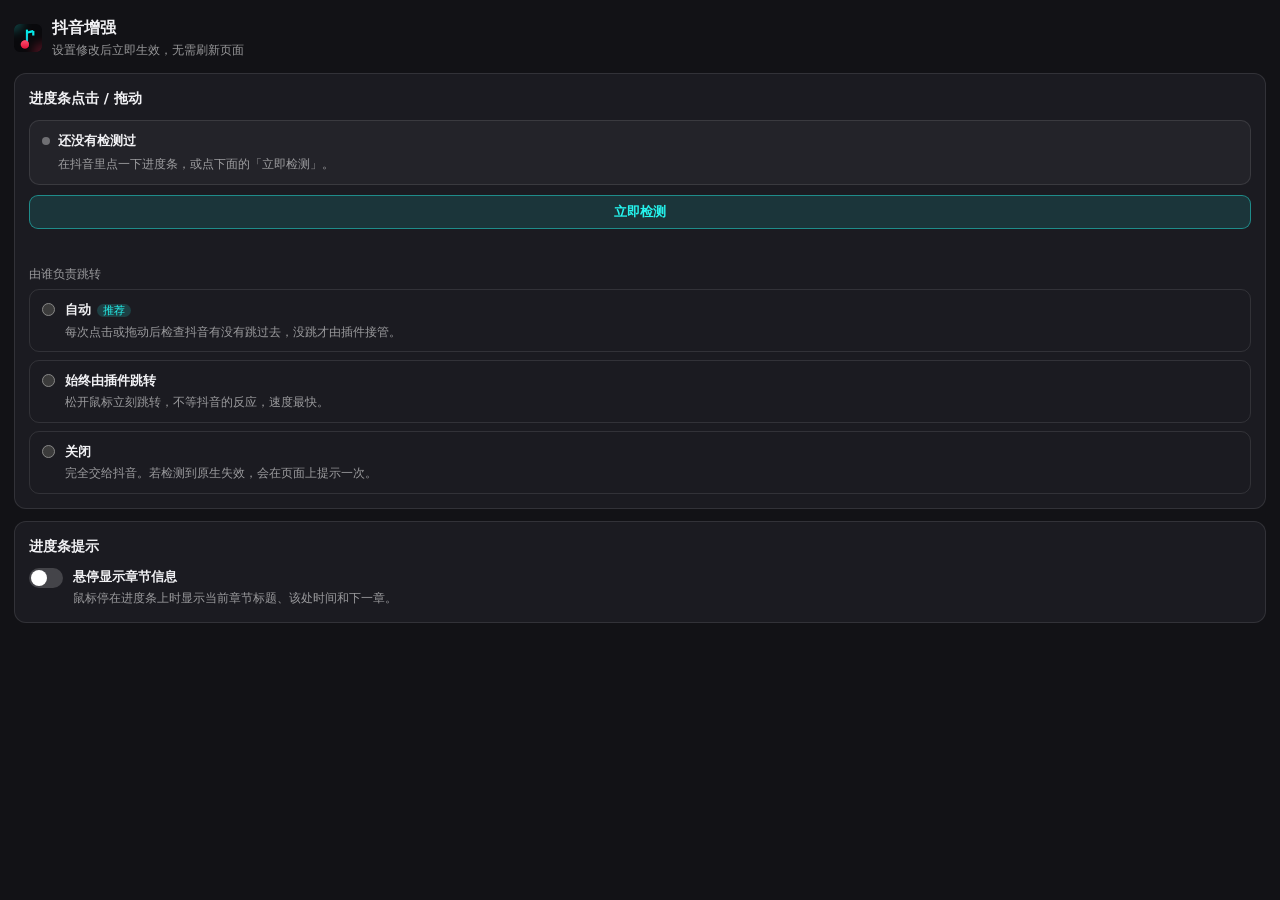
==== ext/sidepanel/index.html @ e3b001dc "feat: stage buttons, chapter hints, seek modes with detection, settings side panel Stage buttons - 详" ====
<!doctype html>
<html lang="zh-CN">
  <head>
    <meta charset="utf-8" />
    <meta name="viewport" content="width=device-width, initial-scale=1" />
    <title>抖音增强 · 设置</title>
    <link rel="stylesheet" href="panel.css" />
  </head>
  <body>
    <header class="brand">
      <img src="../icons/icon48.png" alt="" width="28" height="28" />
      <div>
        <h1>抖音增强</h1>
        <p>设置修改后立即生效，无需刷新页面</p>
      </div>
    </header>

    <section class="card">
      <h2>进度条点击 / 拖动</h2>

      <div class="status" id="status" data-state="unknown">
        <div class="status-line">
          <span class="dot" aria-hidden="true"></span>
          <strong id="status-title">还没有检测过</strong>
        </div>
        <p id="status-detail">在抖音里点一下进度条，或点下面的「立即检测」。</p>
      </div>

      <button type="button" class="primary" id="run-test">立即检测</button>
      <p class="hint" id="test-result" role="status"></p>

      <fieldset class="modes">
        <legend>由谁负责跳转</legend>

        <label class="mode">
          <input type="radio" name="seekMode" value="auto" />
          <span class="mode-body">
            <span class="mode-title">自动<em>推荐</em></span>
            <span class="mode-desc">每次点击或拖动后检查抖音有没有跳过去，没跳才由插件接管。</span>
          </span>
        </label>

        <label class="mode">
          <input type="radio" name="seekMode" value="on" />
          <span class="mode-body">
            <span class="mode-title">始终由插件跳转</span>
            <span class="mode-desc">松开鼠标立刻跳转，不等抖音的反应，速度最快。</span>
          </span>
        </label>

        <label class="mode">
          <input type="radio" name="seekMode" value="off" />
          <span class="mode-body">
            <span class="mode-title">关闭</span>
            <span class="mode-desc">完全交给抖音。若检测到原生失效，会在页面上提示一次。</span>
          </span>
        </label>
      </fieldset>

      <p class="advice" id="advice" hidden></p>
    </section>

    <section class="card">
      <h2>进度条提示</h2>
      <label class="switch">
        <input type="checkbox" id="chapter-tips" />
        <span class="switch-track" aria-hidden="true"><span class="switch-thumb"></span></span>
        <span class="switch-text">
          <span class="mode-title">悬停显示章节信息</span>
          <span class="mode-desc">鼠标停在进度条上时显示当前章节标题、该处时间和下一章。</span>
        </span>
      </label>
    </section>

    <footer id="version"></footer>
    <script src="panel.js"></script>
  </body>
</html>
---- ext/sidepanel/panel.css ----
:root {
  color-scheme: dark;
  --bg: #121216;
  --card: #1b1b21;
  --line: rgba(255, 255, 255, 0.1);
  --text: #f2f2f5;
  --muted: rgba(255, 255, 255, 0.56);
  --accent: #25f4ee;
  --danger: #fe2c55;
  --ok: #3ddc84;
}

* {
  box-sizing: border-box;
}

body {
  margin: 0;
  padding: 16px 14px 24px;
  background: var(--bg);
  color: var(--text);
  font: 13px/1.55 'PingFang SC', 'Microsoft YaHei UI', system-ui, sans-serif;
}

.brand {
  display: flex;
  align-items: center;
  gap: 10px;
  margin-bottom: 14px;
}

.brand h1 {
  margin: 0;
  font-size: 16px;
  font-weight: 600;
}

.brand p {
  margin: 0;
  color: var(--muted);
  font-size: 12px;
}

.card {
  margin-bottom: 12px;
  padding: 14px;
  border: 1px solid var(--line);
  border-radius: 12px;
  background: var(--card);
}

.card h2 {
  margin: 0 0 10px;
  font-size: 14px;
  font-weight: 600;
}

/* detection status */
.status {
  margin-bottom: 10px;
  padding: 10px 12px;
  border-radius: 10px;
  background: rgba(255, 255, 255, 0.04);
  border: 1px solid var(--line);
}

.status-line {
  display: flex;
  align-items: center;
  gap: 8px;
}

.status p {
  margin: 4px 0 0 16px;
  color: var(--muted);
  font-size: 12px;
}

.dot {
  flex: none;
  width: 8px;
  height: 8px;
  border-radius: 50%;
  background: rgba(255, 255, 255, 0.35);
}

.status[data-state='ok'] .dot {
  background: var(--ok);
}

.status[data-state='broken'] {
  border-color: rgba(254, 44, 85, 0.4);
}

.status[data-state='broken'] .dot {
  background: var(--danger);
}

button.primary {
  width: 100%;
  height: 34px;
  border: 1px solid rgba(37, 244, 238, 0.45);
  border-radius: 9px;
  background: rgba(37, 244, 238, 0.12);
  color: var(--accent);
  font: inherit;
  font-weight: 600;
  cursor: pointer;
}

button.primary:hover {
  background: rgba(37, 244, 238, 0.2);
}

button.primary:disabled {
  opacity: 0.55;
  cursor: progress;
}

.hint {
  min-height: 18px;
  margin: 6px 0 12px;
  color: var(--muted);
  font-size: 12px;
}

/* mode options */
.modes {
  margin: 0;
  padding: 0;
  border: 0;
  display: grid;
  gap: 8px;
}

.modes legend {
  margin-bottom: 6px;
  padding: 0;
  color: var(--muted);
  font-size: 12px;
}

.mode {
  display: flex;
  align-items: flex-start;
  gap: 10px;
  padding: 10px 12px;
  border: 1px solid var(--line);
  border-radius: 10px;
  cursor: pointer;
}

.mode:hover {
  background: rgba(255, 255, 255, 0.03);
}

.mode:has(input:checked) {
  border-color: rgba(37, 244, 238, 0.55);
  background: rgba(37, 244, 238, 0.06);
}

.mode input {
  margin: 3px 0 0;
  accent-color: var(--accent);
}

.mode-body,
.switch-text {
  display: grid;
  gap: 2px;
}

.mode-title {
  font-weight: 600;
}

.mode-title em {
  margin-left: 6px;
  padding: 0 6px;
  border-radius: 999px;
  background: rgba(37, 244, 238, 0.16);
  color: var(--accent);
  font-size: 11px;
  font-style: normal;
  font-weight: 500;
}

.mode-desc {
  color: var(--muted);
  font-size: 12px;
}

.advice {
  margin: 10px 0 0;
  padding: 8px 10px;
  border-radius: 8px;
  background: rgba(254, 44, 85, 0.1);
  color: #ffb3c1;
  font-size: 12px;
}

/* switch */
.switch {
  display: flex;
  align-items: flex-start;
  gap: 10px;
  cursor: pointer;
}

.switch input {
  position: absolute;
  opacity: 0;
  pointer-events: none;
}

.switch-track {
  flex: none;
  position: relative;
  width: 34px;
  height: 20px;
  margin-top: 1px;
  border-radius: 999px;
  background: rgba(255, 255, 255, 0.18);
  transition: background 0.15s ease;
}

.switch-thumb {
  position: absolute;
  top: 2px;
  left: 2px;
  width: 16px;
  height: 16px;
  border-radius: 50%;
  background: #fff;
  transition: transform 0.15s ease;
}

.switch input:checked + .switch-track {
  background: var(--accent);
}

.switch input:checked + .switch-track .switch-thumb {
  transform: translateX(14px);
}

.switch input:focus-visible + .switch-track {
  outline: 2px solid var(--accent);
  outline-offset: 2px;
}

footer {
  margin-top: 6px;
  color: rgba(255, 255, 255, 0.3);
  font-size: 11px;
  text-align: center;
}
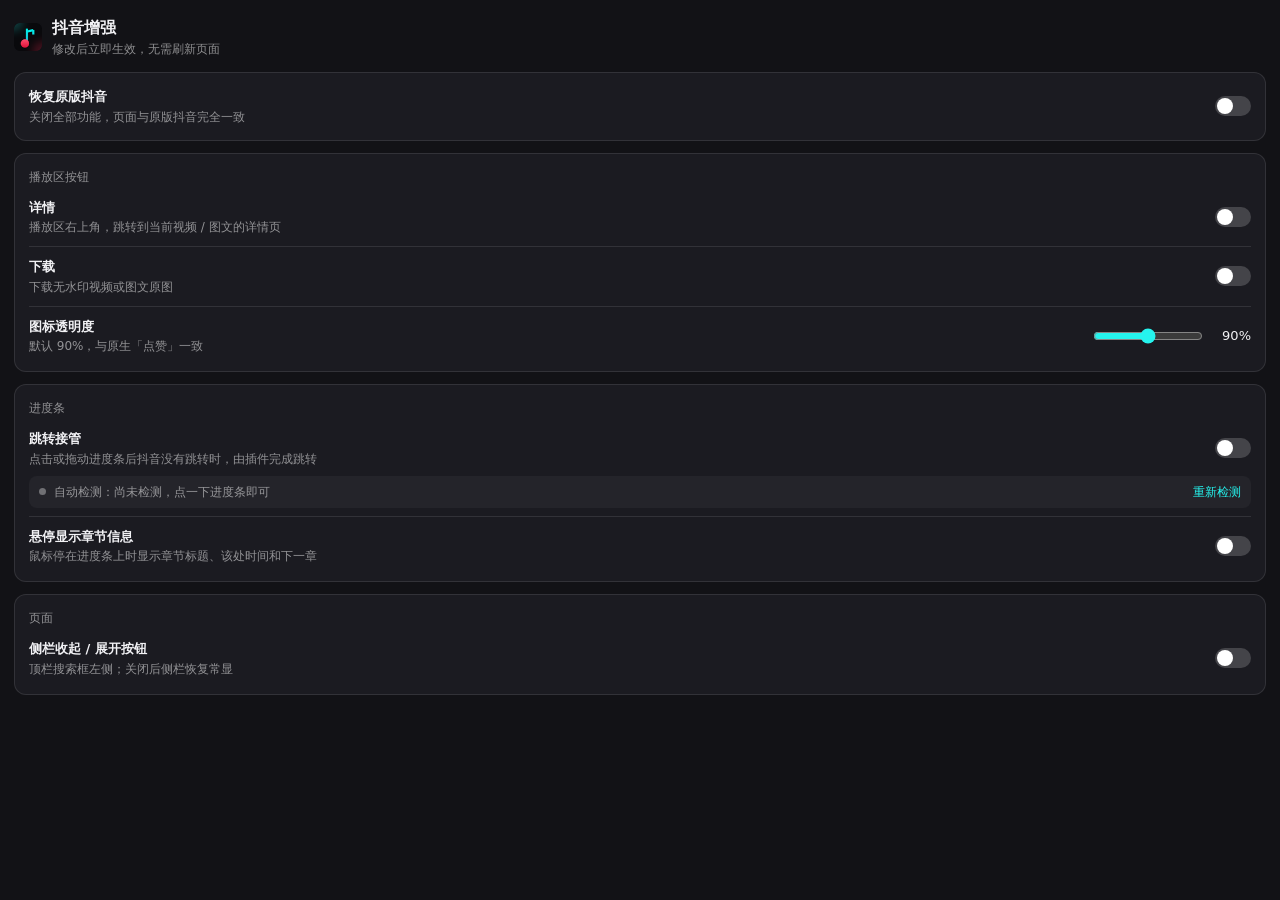
==== commit eab9bda6: "feat: per-feature switches, 恢复原版抖音, simpler seek switch, icon opacity Side panel (all settings live " ====
--- a/ext/sidepanel/index.html
+++ b/ext/sidepanel/index.html
@@ -11,64 +11,81 @@
       <img src="../icons/icon48.png" alt="" width="28" height="28" />
       <div>
         <h1>抖音增强</h1>
-        <p>设置修改后立即生效，无需刷新页面</p>
+        <p>修改后立即生效，无需刷新页面</p>
       </div>
     </header>
 
-    <section class="card">
-      <h2>进度条点击 / 拖动</h2>
-
-      <div class="status" id="status" data-state="unknown">
-        <div class="status-line">
-          <span class="dot" aria-hidden="true"></span>
-          <strong id="status-title">还没有检测过</strong>
-        </div>
-        <p id="status-detail">在抖音里点一下进度条，或点下面的「立即检测」。</p>
-      </div>
-
-      <button type="button" class="primary" id="run-test">立即检测</button>
-      <p class="hint" id="test-result" role="status"></p>
-
-      <fieldset class="modes">
-        <legend>由谁负责跳转</legend>
-
-        <label class="mode">
-          <input type="radio" name="seekMode" value="auto" />
-          <span class="mode-body">
-            <span class="mode-title">自动<em>推荐</em></span>
-            <span class="mode-desc">每次点击或拖动后检查抖音有没有跳过去，没跳才由插件接管。</span>
-          </span>
-        </label>
-
-        <label class="mode">
-          <input type="radio" name="seekMode" value="on" />
-          <span class="mode-body">
-            <span class="mode-title">始终由插件跳转</span>
-            <span class="mode-desc">松开鼠标立刻跳转，不等抖音的反应，速度最快。</span>
-          </span>
-        </label>
-
-        <label class="mode">
-          <input type="radio" name="seekMode" value="off" />
-          <span class="mode-body">
-            <span class="mode-title">关闭</span>
-            <span class="mode-desc">完全交给抖音。若检测到原生失效，会在页面上提示一次。</span>
-          </span>
-        </label>
-      </fieldset>
-
-      <p class="advice" id="advice" hidden></p>
+    <section class="card master" id="master-card">
+      <label class="row">
+        <span class="row-text">
+          <span class="row-title">恢复原版抖音</span>
+          <span class="row-desc" id="master-desc">关闭全部功能，页面与原版抖音完全一致</span>
+        </span>
+        <input type="checkbox" class="switch" id="master" />
+      </label>
     </section>
 
     <section class="card">
-      <h2>进度条提示</h2>
-      <label class="switch">
-        <input type="checkbox" id="chapter-tips" />
-        <span class="switch-track" aria-hidden="true"><span class="switch-thumb"></span></span>
-        <span class="switch-text">
-          <span class="mode-title">悬停显示章节信息</span>
-          <span class="mode-desc">鼠标停在进度条上时显示当前章节标题、该处时间和下一章。</span>
+      <h2>播放区按钮</h2>
+      <label class="row">
+        <span class="row-text">
+          <span class="row-title">详情</span>
+          <span class="row-desc">播放区右上角，跳转到当前视频 / 图文的详情页</span>
         </span>
+        <input type="checkbox" class="switch" data-feature="detail" />
+      </label>
+      <label class="row">
+        <span class="row-text">
+          <span class="row-title">下载</span>
+          <span class="row-desc">下载无水印视频或图文原图</span>
+        </span>
+        <input type="checkbox" class="switch" data-feature="download" />
+      </label>
+      <div class="row slider-row" id="opacity-row">
+        <span class="row-text">
+          <span class="row-title">图标透明度</span>
+          <span class="row-desc">默认 90%，与原生「点赞」一致</span>
+        </span>
+        <span class="slider">
+          <input type="range" id="icon-opacity" min="20" max="100" step="5" aria-label="图标透明度" />
+          <output id="icon-opacity-value" for="icon-opacity">90%</output>
+        </span>
+      </div>
+    </section>
+
+    <section class="card">
+      <h2>进度条</h2>
+      <label class="row">
+        <span class="row-text">
+          <span class="row-title">跳转接管</span>
+          <span class="row-desc">点击或拖动进度条后抖音没有跳转时，由插件完成跳转</span>
+        </span>
+        <input type="checkbox" class="switch" data-feature="seek" />
+      </label>
+      <div class="status" id="status" data-state="unknown">
+        <span class="dot" aria-hidden="true"></span>
+        <span class="status-text" id="status-text">自动检测：尚未检测，点一下进度条即可</span>
+        <button type="button" class="link" id="run-test">重新检测</button>
+      </div>
+      <p class="advice" id="advice" hidden></p>
+
+      <label class="row">
+        <span class="row-text">
+          <span class="row-title">悬停显示章节信息</span>
+          <span class="row-desc">鼠标停在进度条上时显示章节标题、该处时间和下一章</span>
+        </span>
+        <input type="checkbox" class="switch" data-feature="chapters" />
+      </label>
+    </section>
+
+    <section class="card">
+      <h2>页面</h2>
+      <label class="row">
+        <span class="row-text">
+          <span class="row-title">侧栏收起 / 展开按钮</span>
+          <span class="row-desc">顶栏搜索框左侧；关闭后侧栏恢复常显</span>
+        </span>
+        <input type="checkbox" class="switch" data-feature="sidebar" />
       </label>
     </section>
 
--- a/ext/sidepanel/panel.css
+++ b/ext/sidepanel/panel.css
@@ -4,7 +4,7 @@
   --card: #1b1b21;
   --line: rgba(255, 255, 255, 0.1);
   --text: #f2f2f5;
-  --muted: rgba(255, 255, 255, 0.56);
+  --muted: rgba(255, 255, 255, 0.52);
   --accent: #25f4ee;
   --danger: #fe2c55;
   --ok: #3ddc84;
@@ -19,7 +19,7 @@
   padding: 16px 14px 24px;
   background: var(--bg);
   color: var(--text);
-  font: 13px/1.55 'PingFang SC', 'Microsoft YaHei UI', system-ui, sans-serif;
+  font: 13px/1.5 'PingFang SC', 'Microsoft YaHei UI', system-ui, sans-serif;
 }
 
 .brand {
@@ -43,188 +43,75 @@
 
 .card {
   margin-bottom: 12px;
-  padding: 14px;
+  padding: 6px 14px;
   border: 1px solid var(--line);
   border-radius: 12px;
   background: var(--card);
 }
 
 .card h2 {
-  margin: 0 0 10px;
-  font-size: 14px;
+  margin: 8px 0 2px;
+  color: var(--muted);
+  font-size: 12px;
+  font-weight: 500;
+}
+
+.master {
+  padding: 4px 14px;
+}
+
+.master[data-on='1'] {
+  border-color: rgba(37, 244, 238, 0.45);
+  background: rgba(37, 244, 238, 0.06);
+}
+
+/* one setting per row: text on the left, control on the right */
+.row {
+  display: flex;
+  align-items: center;
+  justify-content: space-between;
+  gap: 12px;
+  padding: 10px 0;
+  border-top: 1px solid var(--line);
+  cursor: pointer;
+}
+
+.card h2 + .row,
+.master .row {
+  border-top: 0;
+}
+
+.row-text {
+  display: grid;
+  gap: 1px;
+  min-width: 0;
+}
+
+.row-title {
   font-weight: 600;
 }
 
-/* detection status */
-.status {
-  margin-bottom: 10px;
-  padding: 10px 12px;
-  border-radius: 10px;
-  background: rgba(255, 255, 255, 0.04);
-  border: 1px solid var(--line);
-}
-
-.status-line {
-  display: flex;
-  align-items: center;
-  gap: 8px;
-}
-
-.status p {
-  margin: 4px 0 0 16px;
-  color: var(--muted);
-  font-size: 12px;
-}
-
-.dot {
-  flex: none;
-  width: 8px;
-  height: 8px;
-  border-radius: 50%;
-  background: rgba(255, 255, 255, 0.35);
-}
-
-.status[data-state='ok'] .dot {
-  background: var(--ok);
-}
-
-.status[data-state='broken'] {
-  border-color: rgba(254, 44, 85, 0.4);
-}
-
-.status[data-state='broken'] .dot {
-  background: var(--danger);
-}
-
-button.primary {
-  width: 100%;
-  height: 34px;
-  border: 1px solid rgba(37, 244, 238, 0.45);
-  border-radius: 9px;
-  background: rgba(37, 244, 238, 0.12);
-  color: var(--accent);
-  font: inherit;
-  font-weight: 600;
-  cursor: pointer;
-}
-
-button.primary:hover {
-  background: rgba(37, 244, 238, 0.2);
-}
-
-button.primary:disabled {
-  opacity: 0.55;
-  cursor: progress;
-}
-
-.hint {
-  min-height: 18px;
-  margin: 6px 0 12px;
-  color: var(--muted);
-  font-size: 12px;
-}
-
-/* mode options */
-.modes {
-  margin: 0;
-  padding: 0;
-  border: 0;
-  display: grid;
-  gap: 8px;
-}
-
-.modes legend {
-  margin-bottom: 6px;
-  padding: 0;
-  color: var(--muted);
-  font-size: 12px;
-}
-
-.mode {
-  display: flex;
-  align-items: flex-start;
-  gap: 10px;
-  padding: 10px 12px;
-  border: 1px solid var(--line);
-  border-radius: 10px;
-  cursor: pointer;
-}
-
-.mode:hover {
-  background: rgba(255, 255, 255, 0.03);
-}
-
-.mode:has(input:checked) {
-  border-color: rgba(37, 244, 238, 0.55);
-  background: rgba(37, 244, 238, 0.06);
-}
-
-.mode input {
-  margin: 3px 0 0;
-  accent-color: var(--accent);
-}
-
-.mode-body,
-.switch-text {
-  display: grid;
-  gap: 2px;
-}
-
-.mode-title {
-  font-weight: 600;
-}
-
-.mode-title em {
-  margin-left: 6px;
-  padding: 0 6px;
-  border-radius: 999px;
-  background: rgba(37, 244, 238, 0.16);
-  color: var(--accent);
-  font-size: 11px;
-  font-style: normal;
-  font-weight: 500;
-}
-
-.mode-desc {
-  color: var(--muted);
-  font-size: 12px;
-}
-
-.advice {
-  margin: 10px 0 0;
-  padding: 8px 10px;
-  border-radius: 8px;
-  background: rgba(254, 44, 85, 0.1);
-  color: #ffb3c1;
-  font-size: 12px;
-}
-
-/* switch */
-.switch {
-  display: flex;
-  align-items: flex-start;
-  gap: 10px;
-  cursor: pointer;
-}
-
-.switch input {
-  position: absolute;
-  opacity: 0;
-  pointer-events: none;
-}
-
-.switch-track {
-  flex: none;
+.row-desc {
+  color: var(--muted);
+  font-size: 12px;
+}
+
+/* switch: a styled checkbox */
+input.switch {
+  flex: none;
+  appearance: none;
   position: relative;
-  width: 34px;
+  width: 36px;
   height: 20px;
-  margin-top: 1px;
+  margin: 0;
   border-radius: 999px;
   background: rgba(255, 255, 255, 0.18);
+  cursor: pointer;
   transition: background 0.15s ease;
 }
 
-.switch-thumb {
+input.switch::after {
+  content: '';
   position: absolute;
   top: 2px;
   left: 2px;
@@ -235,17 +122,106 @@
   transition: transform 0.15s ease;
 }
 
-.switch input:checked + .switch-track {
+input.switch:checked {
   background: var(--accent);
 }
 
-.switch input:checked + .switch-track .switch-thumb {
-  transform: translateX(14px);
-}
-
-.switch input:focus-visible + .switch-track {
+input.switch:checked::after {
+  transform: translateX(16px);
+}
+
+input.switch:focus-visible {
   outline: 2px solid var(--accent);
   outline-offset: 2px;
+}
+
+/* opacity slider */
+.slider-row {
+  cursor: default;
+}
+
+.slider {
+  flex: none;
+  display: flex;
+  align-items: center;
+  gap: 8px;
+}
+
+.slider input[type='range'] {
+  width: 110px;
+  accent-color: var(--accent);
+}
+
+.slider output {
+  width: 38px;
+  text-align: right;
+  font-variant-numeric: tabular-nums;
+}
+
+.slider-row[data-disabled='1'] {
+  opacity: 0.45;
+}
+
+/* auto detection, under the takeover switch */
+.status {
+  display: flex;
+  align-items: center;
+  gap: 8px;
+  margin: -2px 0 8px;
+  padding: 7px 10px;
+  border-radius: 8px;
+  background: rgba(255, 255, 255, 0.04);
+  font-size: 12px;
+}
+
+.status-text {
+  flex: 1 1 auto;
+  min-width: 0;
+  color: var(--muted);
+}
+
+.dot {
+  flex: none;
+  width: 7px;
+  height: 7px;
+  border-radius: 50%;
+  background: rgba(255, 255, 255, 0.35);
+}
+
+.status[data-state='ok'] .dot {
+  background: var(--ok);
+}
+
+.status[data-state='broken'] .dot {
+  background: var(--danger);
+}
+
+.status[data-state='broken'] .status-text {
+  color: #ffb3c1;
+}
+
+button.link {
+  flex: none;
+  padding: 0;
+  border: 0;
+  background: none;
+  color: var(--accent);
+  font: inherit;
+  cursor: pointer;
+}
+
+button.link:disabled {
+  opacity: 0.5;
+  cursor: progress;
+}
+
+.advice {
+  margin: 0 0 8px;
+  padding: 7px 10px;
+  border-radius: 8px;
+  background: rgba(254, 44, 85, 0.1);
+  color: #ffb3c1;
+  font-size: 12px;
 }
 
 footer {
